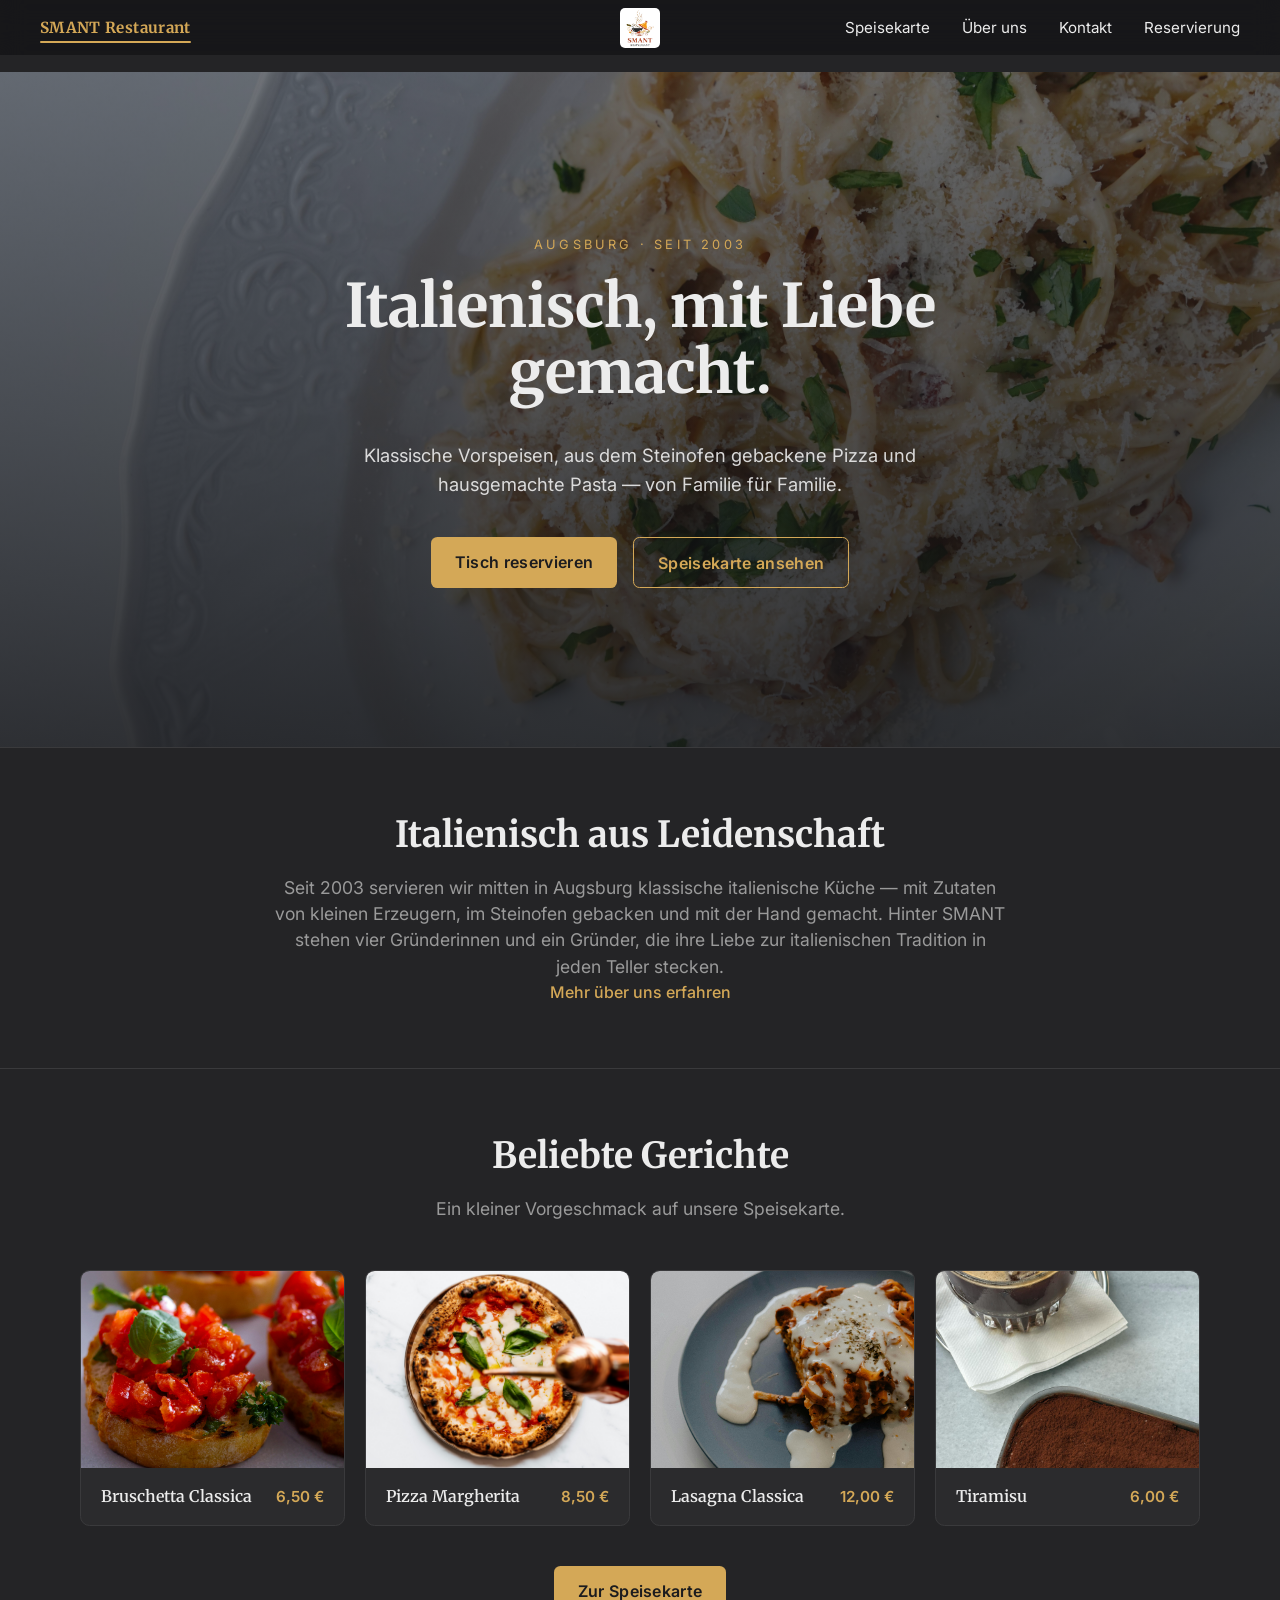
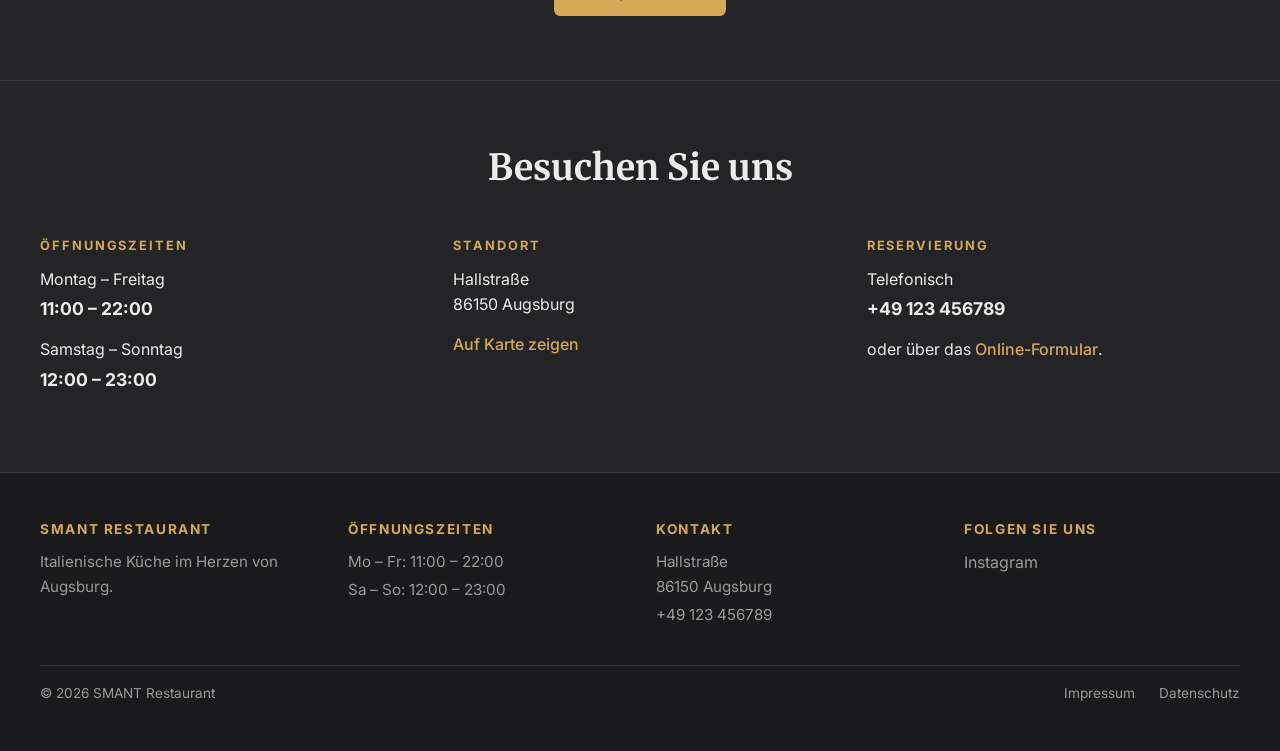
==== index.html @ aa975fd6 "Prevent past dates in reservations, update Instagram links, and add centered logo to navbar." ====
<!DOCTYPE html>
<html lang="de">
<head>
    <meta charset="UTF-8">
    <meta name="viewport" content="width=device-width, initial-scale=1.0">
    <title>SMANT Restaurant &ndash; Italienische Küche in Augsburg</title>
    <link rel="stylesheet" href="styles/base.css">
    <link rel="stylesheet" href="styles/home.css">
</head>
<body>
    <nav class="navbar">
        <a href="index.html" class="nav-logo">
            <img src="assets/Logo_bg_white.jpeg" alt="SMANT Logo">
        </a>
        <ul>
            <li><a href="index.html" aria-current="page">SMANT Restaurant</a></li>
            <li><a href="pages/Speisekarte.html">Speisekarte</a></li>
            <li><a href="pages/UeberUns.html">Über uns</a></li>
            <li><a href="pages/Kontakt.html">Kontakt</a></li>
            <li><a href="pages/Reservierung.html">Reservierung</a></li>
        </ul>
    </nav>

    <header class="hero">
        <div class="hero-content">
            <span class="hero-eyebrow">Augsburg &middot; seit 2003</span>
            <h1>Italienisch, mit Liebe gemacht.</h1>
            <p class="hero-tagline">Klassische Vorspeisen, aus dem Steinofen gebackene Pizza und hausgemachte Pasta &mdash; von Familie für Familie.</p>
            <div class="hero-actions">
                <a href="pages/Reservierung.html" class="cta-button">Tisch reservieren</a>
                <a href="pages/Speisekarte.html" class="cta-button secondary">Speisekarte ansehen</a>
            </div>
        </div>
    </header>

    <section class="welcome">
        <h2>Italienisch aus Leidenschaft</h2>
        <p>Seit 2003 servieren wir mitten in Augsburg klassische italienische Küche &mdash; mit Zutaten von kleinen Erzeugern, im Steinofen gebacken und mit der Hand gemacht. Hinter SMANT stehen vier Gründerinnen und ein Gründer, die ihre Liebe zur italienischen Tradition in jeden Teller stecken.</p>
        <a href="pages/UeberUns.html">Mehr über uns erfahren</a>
    </section>

    <section id="popular">
        <h2>Beliebte Gerichte</h2>
        <p>Ein kleiner Vorgeschmack auf unsere Speisekarte.</p>
        <div class="popular-grid">
            <a href="pages/Speisekarte.html#Vorspeisen" class="popular-card">
                <img src="assets/bruschetta.jpg" alt="Bruschetta Classica">
                <div class="popular-card-info">
                    <span class="popular-name">Bruschetta Classica</span>
                    <span class="popular-price">6,50 &euro;</span>
                </div>
            </a>
            <a href="pages/Speisekarte.html#Hauptspeisen" class="popular-card">
                <img src="assets/pizza_margherita.jpg" alt="Pizza Margherita">
                <div class="popular-card-info">
                    <span class="popular-name">Pizza Margherita</span>
                    <span class="popular-price">8,50 &euro;</span>
                </div>
            </a>
            <a href="pages/Speisekarte.html#Hauptspeisen" class="popular-card">
                <img src="assets/lasagna.jpg" alt="Lasagna Classica">
                <div class="popular-card-info">
                    <span class="popular-name">Lasagna Classica</span>
                    <span class="popular-price">12,00 &euro;</span>
                </div>
            </a>
            <a href="pages/Speisekarte.html#Nachspeisen" class="popular-card">
                <img src="assets/tiramisu.jpg" alt="Tiramisu">
                <div class="popular-card-info">
                    <span class="popular-name">Tiramisu</span>
                    <span class="popular-price">6,00 &euro;</span>
                </div>
            </a>
        </div>
        <a href="pages/Speisekarte.html" class="cta-button">Zur Speisekarte</a>
    </section>

    <section class="visit">
        <h2>Besuchen Sie uns</h2>
        <div class="visit-grid">
            <div class="visit-card">
                <h3>Öffnungszeiten</h3>
                <p>Montag &ndash; Freitag<strong>11:00 &ndash; 22:00</strong></p>
                <p>Samstag &ndash; Sonntag<strong>12:00 &ndash; 23:00</strong></p>
            </div>
            <div class="visit-card">
                <h3>Standort</h3>
                <p>Hallstraße<br>86150 Augsburg</p>
                <p><a href="https://www.google.com/maps/search/Hallstra%C3%9Fe+Augsburg" target="_blank" rel="noopener">Auf Karte zeigen</a></p>
            </div>
            <div class="visit-card">
                <h3>Reservierung</h3>
                <p>Telefonisch<strong>+49 123 456789</strong></p>
                <p>oder über das <a href="pages/Reservierung.html">Online-Formular</a>.</p>
            </div>
        </div>
    </section>

    <footer>
        <div class="footer-grid">
            <div>
                <h3>SMANT Restaurant</h3>
                <p>Italienische Küche im Herzen von Augsburg.</p>
            </div>
            <div>
                <h3>Öffnungszeiten</h3>
                <p>Mo &ndash; Fr: 11:00 &ndash; 22:00</p>
                <p>Sa &ndash; So: 12:00 &ndash; 23:00</p>
            </div>
            <div>
                <h3>Kontakt</h3>
                <p>Hallstraße<br>86150 Augsburg</p>
                <p>+49 123 456789</p>
            </div>
            <div>
                <h3>Folgen Sie uns</h3>
                <a href="https://www.instagram.com/the.smant">Instagram</a>
            </div>
        </div>
        <div class="footer-bottom">
            <p>&copy; 2026 SMANT Restaurant</p>
            <div class="legal-links">
                <a href="pages/Impressum.html">Impressum</a>
                <a href="pages/Datenschutz.html">Datenschutz</a>
            </div>
        </div>
    </footer>
</body>
</html>
---- styles/base.css ----
@import url('https://fonts.googleapis.com/css2?family=Inter:ital,opsz,wght@0,14..32,100..900;1,14..32,100..900&family=Merriweather:ital,opsz,wght@0,18..144,300..900;1,18..144,300..900&display=swap');

:root {
    --base-color: #1c1c1e;
    --surface-1: #242426;
    --surface-2: #2b2b2d;
    --surface-3: #313134;
    --text-color: #ececec;
    --text-muted: #9a9a9a;
    --border-color: #3a3a3c;
    --primary-color: #d4a857;
    --primary-hover: #e6bb6a;
    --secondary-color: #b08740;
    --content-max: 75em;
}

* {
    margin: 0;
    padding: 0;
    box-sizing: border-box;
}

html {
    font-family: Inter, 'Segoe UI', Tahoma, Geneva, Verdana, sans-serif;
    color: var(--text-color);
    line-height: 1.5;
}

body {
    display: flex;
    flex-direction: column;
    min-height: 100vh;
    padding: 0;
    padding-top: 4.5em;
    background-color: var(--surface-1);
}

h1, h2, h3 {
    font-family: Merriweather, Inter, 'Segoe UI', Tahoma, Geneva, Verdana, sans-serif;
    line-height: 1.25;
}

h1 { font-size: clamp(2rem, 4vw, 3rem); }
h2 { font-size: clamp(1.6rem, 3vw, 2.25rem); }
h3 { font-size: 1.2rem; }

/* Fixed top navbar */
.navbar {
    position: fixed;
    top: 0;
    left: 0;
    right: 0;
    z-index: 1000;
    background-color: rgba(20, 20, 22, 0.78);
    backdrop-filter: blur(12px);
    -webkit-backdrop-filter: blur(12px);
    padding: .9em max(1.5em, calc((100% - var(--content-max)) / 2));
    display: flex;
    align-items: center;
}

.nav-logo {
    position: absolute;
    left: 50%;
    transform: translateX(-50%);
    height: 40px;
    z-index: 10;
}

.nav-logo img {
    height: 100%;
    width: auto;
    border-radius: 5px;
}

nav ul {
    padding: 0;
    margin: 0;
    display: flex;
    align-items: center;
    flex-wrap: wrap;
    list-style-type: none;
    gap: 2em;
    width: 100%;
}

nav li:first-child {
    margin-right: auto;
    font-family: Merriweather, Inter, sans-serif;
    font-weight: bold;
    font-size: 1.1rem;
    letter-spacing: .02em;
}

nav li:first-child a {
    color: var(--primary-color);
}

nav a {
    text-decoration: none;
    color: var(--text-color);
    font-size: .95rem;
    transition: color 150ms ease;
}

nav a:hover {
    color: var(--primary-color);
}

nav a[aria-current="page"] {
    color: var(--primary-color);
    position: relative;
}

nav a[aria-current="page"]::after {
    content: "";
    position: absolute;
    left: 0;
    right: 0;
    bottom: -.4em;
    height: 2px;
    background-color: var(--primary-color);
    border-radius: 1px;
}

/* Full-width section blocks with content centered up to --content-max */
header,
section,
footer {
    width: 100%;
    padding: 4em max(1.5em, calc((100% - var(--content-max)) / 2));
}

header {
    background-color: var(--surface-1);
}

section {
    background-color: var(--surface-1);
    text-align: center;
}

section + section,
header + section {
    border-top: 1px solid var(--border-color);
}

section p {
    margin-top: 1em;
    font-size: 1.1rem;
    color: var(--text-muted);
}

section h2 + p {
    max-width: 50em;
    margin-left: auto;
    margin-right: auto;
}

/* Hero / header content */
.flex-container {
    display: flex;
    justify-content: center;
    align-items: center;
    flex-wrap: wrap;
    gap: 3em;
}

header img {
    max-width: 100%;
    border-radius: 1em;
    object-fit: cover;
    object-position: bottom;
}

.text-container {
    flex: 0 1 34em;
}

.text-container p {
    margin: .75em 0 1.25em 0;
    font-size: 1.2rem;
    color: var(--text-muted);
}

/* Inline links inside content (not nav/footer) get gold accent without underline */
section a:not(.cta-button):not(.button) {
    color: var(--primary-color);
    text-decoration: none;
    font-weight: 500;
    transition: color 150ms ease;
}

section a:not(.cta-button):not(.button):hover {
    color: var(--primary-hover);
}

/* Buttons */
.cta-button {
    display: inline-block;
    text-decoration: none;
    color: #1c1c1e;
    background-color: var(--primary-color);
    padding: .8em 1.5em;
    border-radius: .4em;
    font-weight: 600;
    letter-spacing: .02em;
    transition: background-color 150ms ease, transform 150ms ease, box-shadow 150ms ease;
}

.cta-button:hover {
    background-color: var(--primary-hover);
    transform: translateY(-1px);
    box-shadow: 0 6px 16px rgba(212, 168, 87, 0.25);
}

.secondary {
    background-color: transparent;
    color: var(--primary-color);
    border: 1.5px solid var(--primary-color);
}

.secondary:hover {
    background-color: var(--primary-color);
    color: #1c1c1e;
}

/* Forms */
input,
button {
    font-family: inherit;
    font-size: 1rem;
}

input[type="text"],
input[type="number"],
input[type="date"],
input[type="time"],
input[type="email"],
input[type="tel"],
textarea {
    background-color: var(--surface-3);
    color: var(--text-color);
    border: 1px solid var(--border-color);
    border-radius: .4em;
    padding: .6em .8em;
    margin: .25em 0 .9em 0;
    transition: border-color 150ms ease;
}

input:focus,
textarea:focus {
    outline: none;
    border-color: var(--primary-color);
    box-shadow: 0 0 0 3px rgba(212, 168, 87, 0.2);
}

button {
    background-color: var(--primary-color);
    color: #1c1c1e;
    border: none;
    border-radius: .4em;
    padding: .7em 1.4em;
    font-weight: 600;
    cursor: pointer;
    transition: background-color 150ms ease, transform 150ms ease;
}

button:hover {
    background-color: var(--primary-hover);
    transform: translateY(-1px);
}

/* Footer (sticks to bottom on short pages via body flex) */
footer {
    margin-top: auto;
    background-color: #1a1a1c;
    border-top: 1px solid var(--border-color);
    color: var(--text-muted);
    padding-block: 3em;
}

.footer-grid {
    display: grid;
    grid-template-columns: repeat(auto-fit, minmax(200px, 1fr));
    gap: 2em;
}

.footer-grid h3 {
    color: var(--primary-color);
    margin-bottom: .9em;
    font-size: .85rem;
    font-family: Inter, sans-serif;
    letter-spacing: .12em;
    text-transform: uppercase;
}

.footer-grid p {
    margin: .25em 0;
    font-size: .95rem;
    line-height: 1.6;
}

.footer-grid a {
    display: block;
    margin: .25em 0;
    color: var(--text-muted);
    text-decoration: none;
    transition: color 150ms ease;
}

.footer-grid a:hover {
    color: var(--primary-color);
}

.footer-bottom {
    border-top: 1px solid var(--border-color);
    margin-top: 2.5em;
    padding-top: 1.25em;
    display: flex;
    justify-content: space-between;
    flex-wrap: wrap;
    gap: 1em;
    font-size: .85rem;
}

.footer-bottom p {
    margin: 0;
}

.footer-bottom .legal-links a {
    color: var(--text-muted);
    text-decoration: none;
    margin-left: 1.5em;
    transition: color 150ms ease;
}

.footer-bottom .legal-links a:first-child {
    margin-left: 0;
}

.footer-bottom .legal-links a:hover {
    color: var(--primary-color);
}

/* Legal pages: long-form text reads better left-aligned and narrower */
.legal {
    text-align: left;
    padding-inline: max(1.5em, calc((100% - 55em) / 2));
}

.legal h3 {
    margin-top: 1.75em;
    color: var(--primary-color);
    font-size: 1.15rem;
    letter-spacing: .02em;
}

.legal p {
    margin-top: .75em;
    font-size: 1rem;
    line-height: 1.65;
    color: var(--text-color);
}

/* Responsive */
@media (max-width: 768px) {
    header, section, footer {
        padding-block: 3em;
    }
}

@media (max-width: 640px) {
    .cta-button {
        margin-top: .5em;
        width: 100%;
        text-align: center;
    }

    .text-container p {
        font-size: 1rem;
    }
}
---- styles/home.css ----
/* Hero mit Foodbild im Hintergrund */
.hero {
    position: relative;
    min-height: 75vh;
    display: flex;
    align-items: center;
    background-image: linear-gradient(rgba(20, 20, 22, 0.55), rgba(20, 20, 22, 0.85)),
                      url('../assets/spaghetti_carbonara.jpg');
    background-size: cover;
    background-position: center;
    color: var(--text-color);
    padding-block: 6em;
    text-align: center;
}

.hero-content {
    max-width: 42em;
    margin: 0 auto;
}

.hero-eyebrow {
    display: inline-block;
    color: var(--primary-color);
    text-transform: uppercase;
    letter-spacing: .25em;
    font-size: .8rem;
    margin-bottom: 1.5em;
    font-family: Inter, sans-serif;
}

.hero h1 {
    font-size: clamp(2.25rem, 5vw, 3.75rem);
    line-height: 1.1;
    margin-bottom: .6em;
}

.hero-tagline {
    font-size: 1.15rem;
    color: var(--text-color);
    margin-bottom: 2em;
    line-height: 1.6;
    opacity: .9;
}

.hero-actions {
    display: flex;
    gap: 1em;
    justify-content: center;
    flex-wrap: wrap;
}

/* Welcome / About-Teaser */
.welcome p {
    max-width: 42em;
    margin-left: auto;
    margin-right: auto;
}

/* Beliebte Gerichte als Karten */
.popular-grid {
    display: grid;
    grid-template-columns: repeat(auto-fit, minmax(220px, 1fr));
    gap: 1.25em;
    margin: 3em auto 2.5em auto;
    max-width: 70em;
    text-align: left;
}

.popular-card {
    display: block;
    background-color: var(--surface-2);
    border: 1px solid var(--border-color);
    border-radius: .6em;
    overflow: hidden;
    text-decoration: none !important;
    color: var(--text-color) !important;
    transition: transform 200ms ease, border-color 200ms ease, box-shadow 200ms ease;
}

.popular-card:hover {
    transform: translateY(-4px);
    border-color: var(--primary-color);
    box-shadow: 0 12px 24px rgba(0, 0, 0, 0.35);
}

.popular-card img {
    width: 100%;
    aspect-ratio: 4 / 3;
    object-fit: cover;
    display: block;
}

.popular-card-info {
    padding: 1em 1.25em;
    display: flex;
    justify-content: space-between;
    align-items: baseline;
    gap: .5em;
}

.popular-name {
    font-weight: 600;
    font-family: Merriweather, Inter, serif;
    font-size: 1rem;
}

.popular-price {
    color: var(--primary-color);
    font-weight: 600;
    font-size: .95rem;
    white-space: nowrap;
}

/* Besuchen Sie uns: drei Spalten */
.visit-grid {
    display: grid;
    grid-template-columns: repeat(auto-fit, minmax(220px, 1fr));
    gap: 2.5em;
    margin-top: 3em;
    text-align: left;
}

.visit-card h3 {
    color: var(--primary-color);
    text-transform: uppercase;
    letter-spacing: .15em;
    font-size: .8rem;
    margin-bottom: 1em;
    font-family: Inter, sans-serif;
    font-weight: 700;
}

.visit-card p {
    margin: 0 0 .9em 0;
    font-size: 1rem;
    line-height: 1.6;
    color: var(--text-color);
}

.visit-card strong {
    color: var(--text-color);
    display: block;
    font-size: 1.1rem;
    margin-top: .15em;
}

@media (max-width: 768px) {
    .hero {
        min-height: 60vh;
        padding-block: 4em;
    }

    .hero-actions .cta-button {
        width: 100%;
    }
}
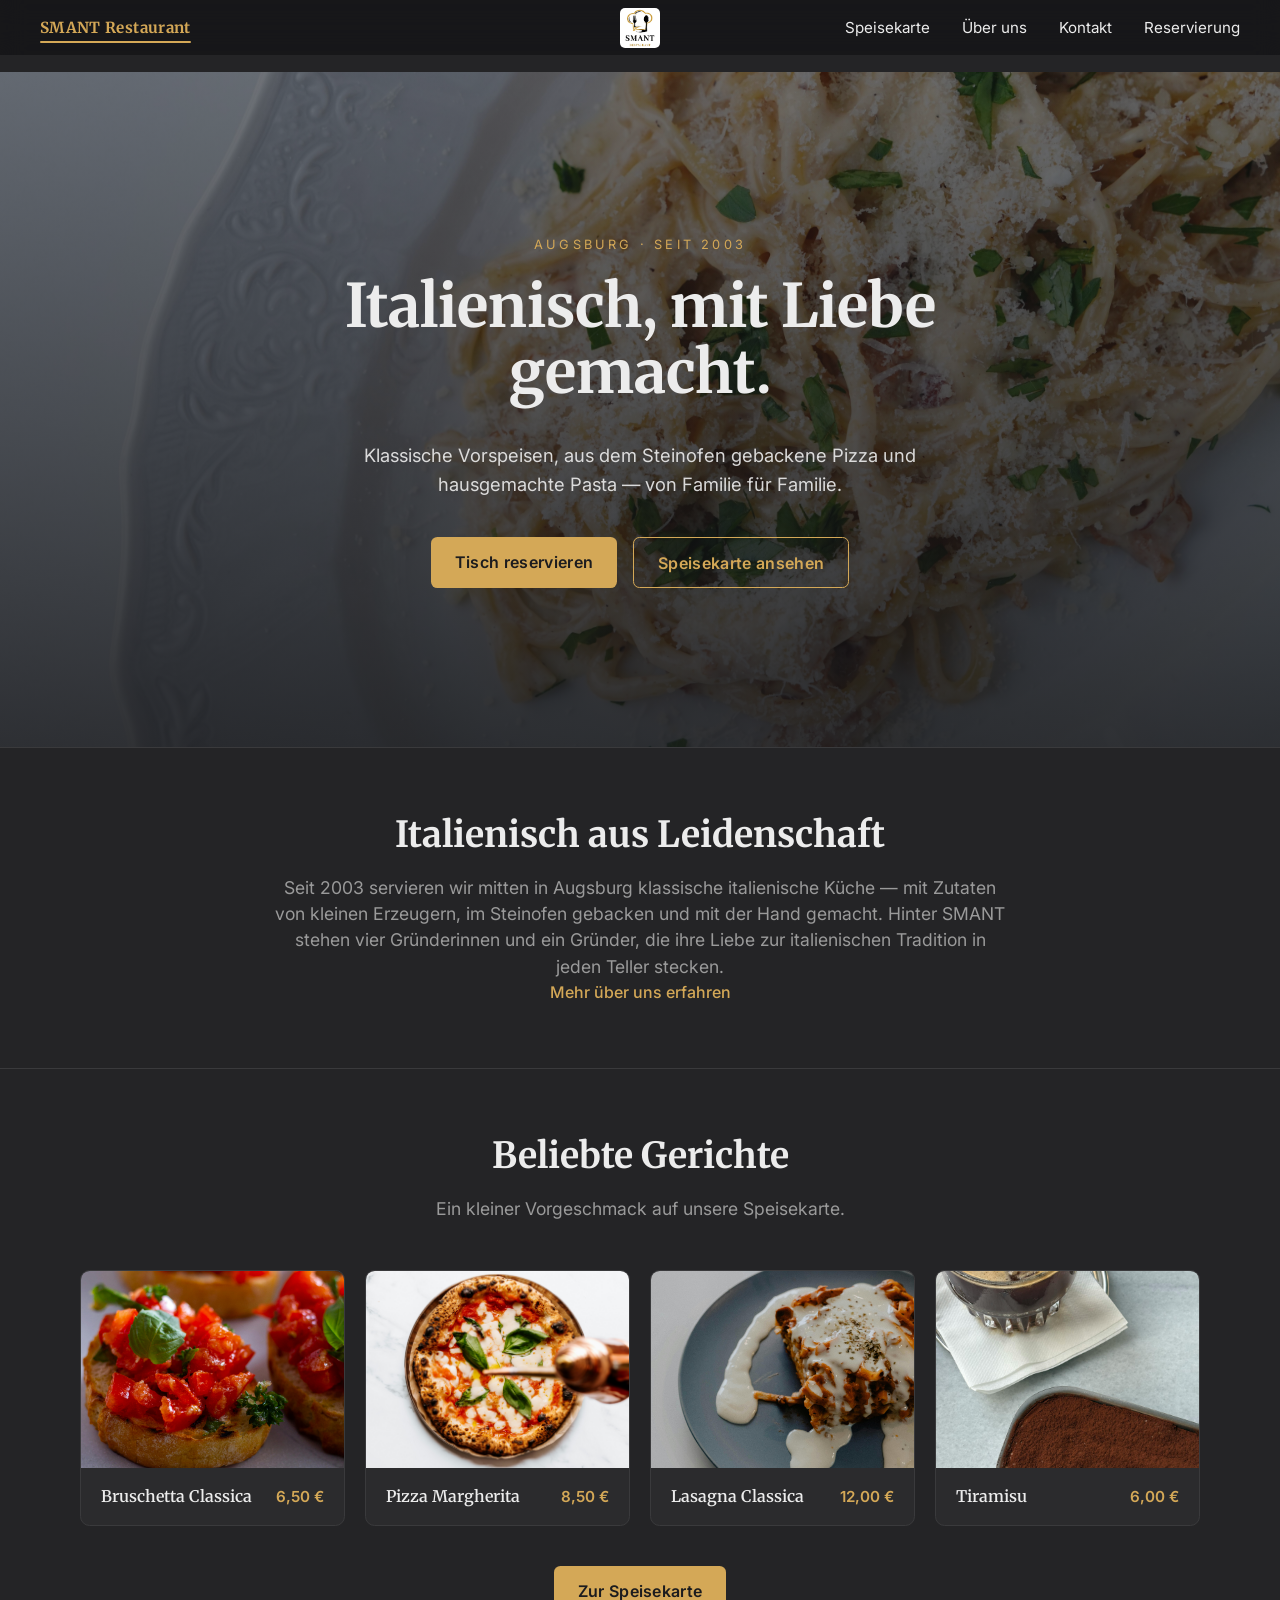
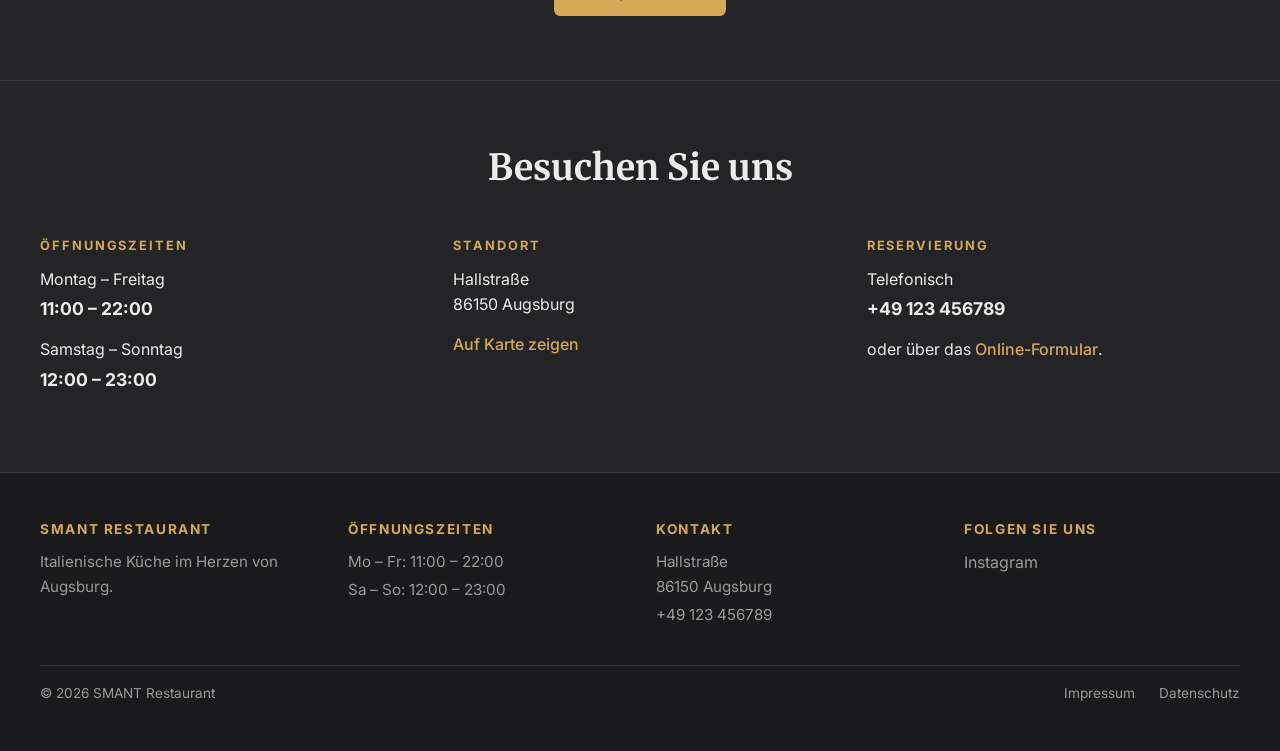
==== commit 8765b156: "Final changes Insta, Logo, updated booking" ====
--- a/index.html
+++ b/index.html
@@ -10,7 +10,7 @@
 <body>
     <nav class="navbar">
         <a href="index.html" class="nav-logo">
-            <img src="assets/Logo_bg_white.jpeg" alt="SMANT Logo">
+            <img src="assets/colored-logo-smant.png" alt="SMANT Logo">
         </a>
         <ul>
             <li><a href="index.html" aria-current="page">SMANT Restaurant</a></li>
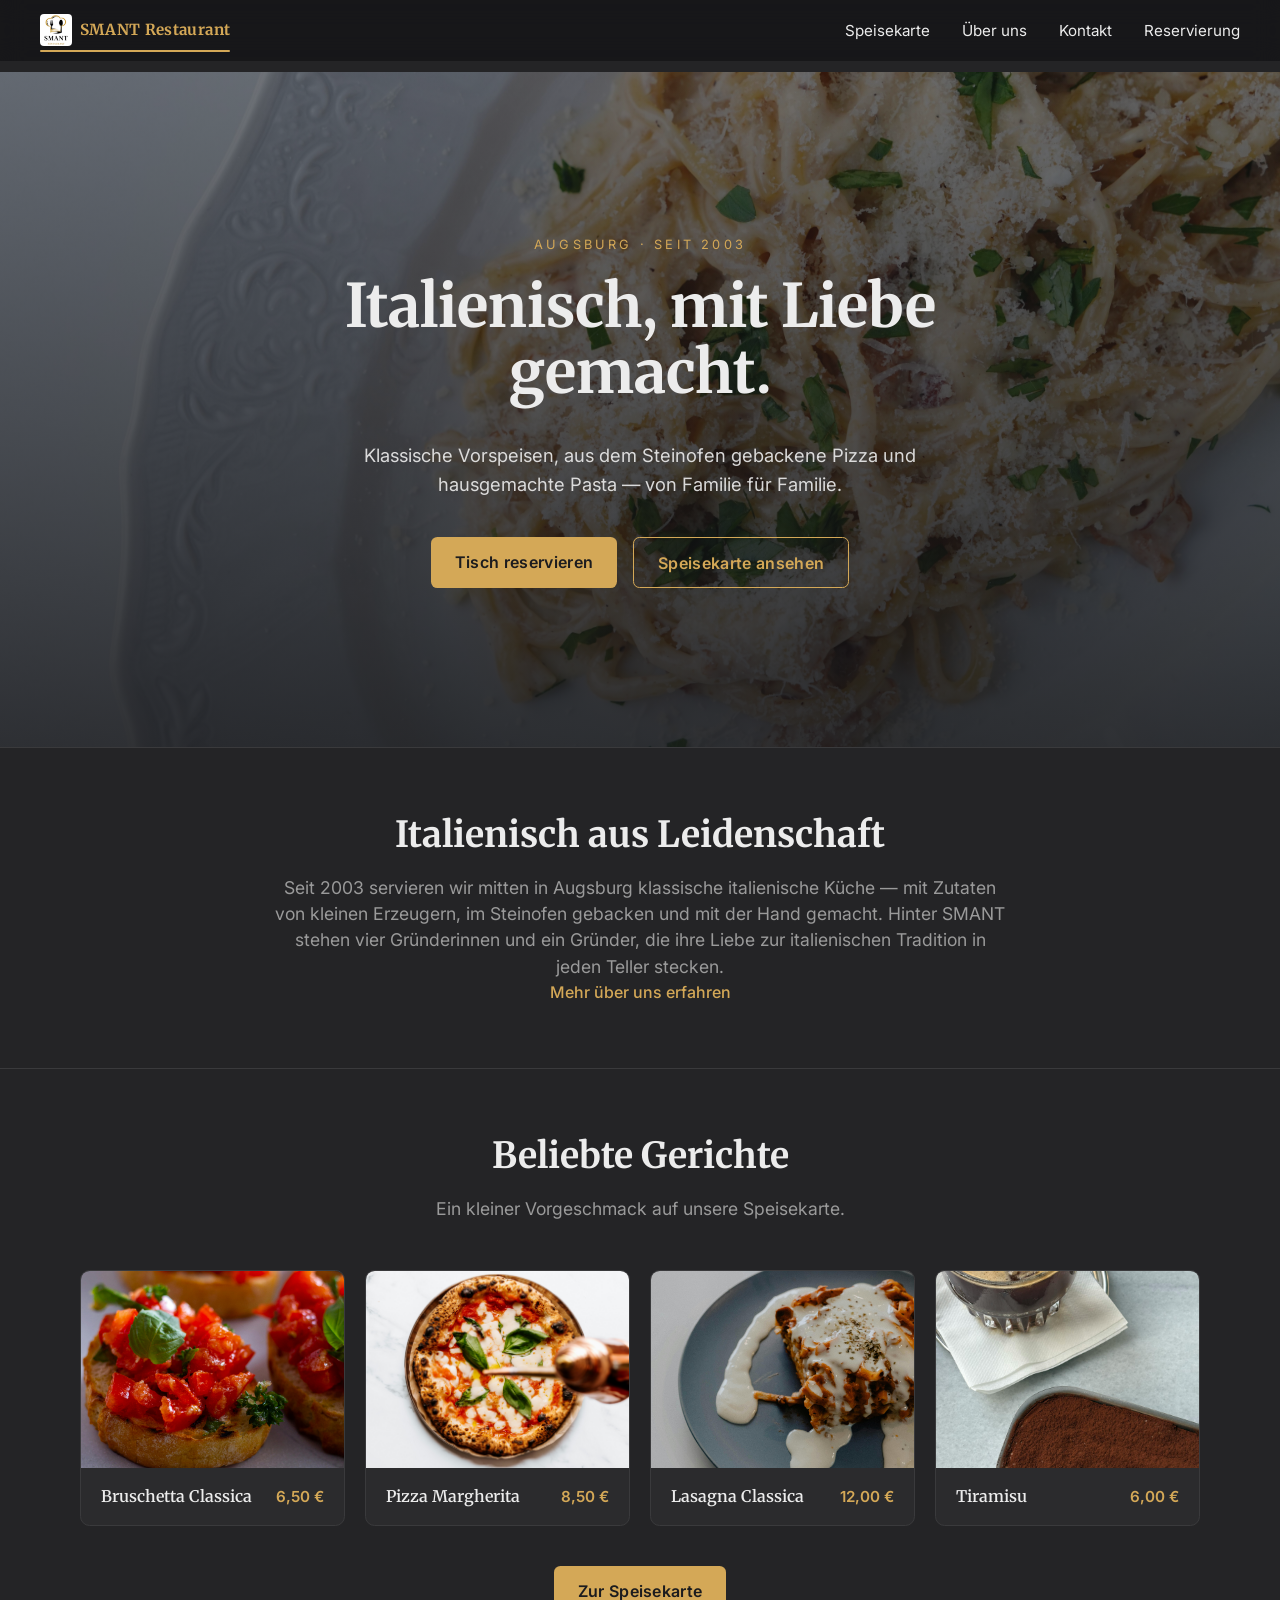
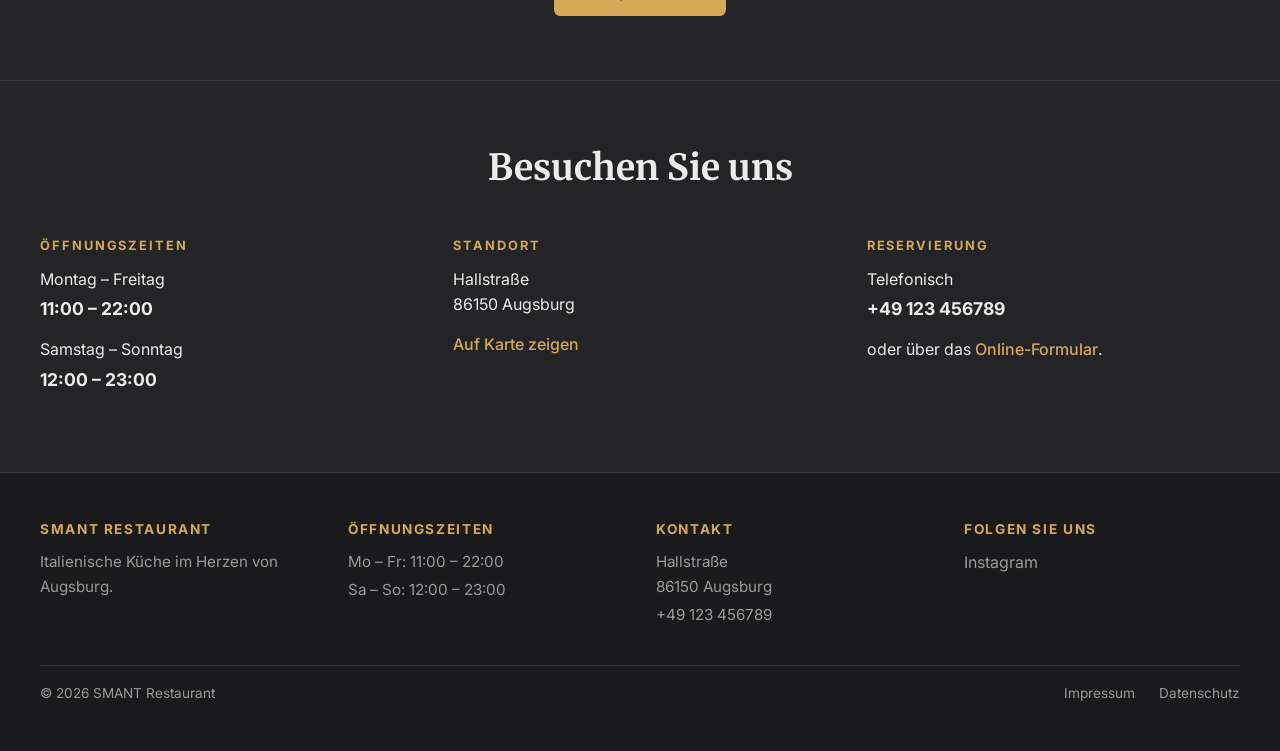
==== commit cb533e2d: "Refactor mobile navbar layout and move colored logo left of restaurant name." ====
--- a/index.html
+++ b/index.html
@@ -9,11 +9,13 @@
 </head>
 <body>
     <nav class="navbar">
-        <a href="index.html" class="nav-logo">
-            <img src="assets/colored-logo-smant.png" alt="SMANT Logo">
-        </a>
         <ul>
-            <li><a href="index.html" aria-current="page">SMANT Restaurant</a></li>
+            <li>
+                <a href="index.html" aria-current="page" class="nav-brand">
+                    <img src="assets/colored-logo-smant.png" alt="SMANT Logo">
+                    SMANT Restaurant
+                </a>
+            </li>
             <li><a href="pages/Speisekarte.html">Speisekarte</a></li>
             <li><a href="pages/UeberUns.html">Über uns</a></li>
             <li><a href="pages/Kontakt.html">Kontakt</a></li>
--- a/styles/base.css
+++ b/styles/base.css
@@ -55,22 +55,18 @@
     backdrop-filter: blur(12px);
     -webkit-backdrop-filter: blur(12px);
     padding: .9em max(1.5em, calc((100% - var(--content-max)) / 2));
+}
+
+.nav-brand {
     display: flex;
     align-items: center;
-}
-
-.nav-logo {
-    position: absolute;
-    left: 50%;
-    transform: translateX(-50%);
-    height: 40px;
-    z-index: 10;
-}
-
-.nav-logo img {
-    height: 100%;
+    gap: 0.5em;
+}
+
+.nav-brand img {
+    height: 32px;
     width: auto;
-    border-radius: 5px;
+    border-radius: 4px;
 }
 
 nav ul {
@@ -81,7 +77,6 @@
     flex-wrap: wrap;
     list-style-type: none;
     gap: 2em;
-    width: 100%;
 }
 
 nav li:first-child {
@@ -370,6 +365,20 @@
     }
 }
 
+@media (max-width: 820px) {
+    nav ul {
+        justify-content: center;
+        gap: 1em;
+    }
+    nav li:first-child {
+        margin-right: 0;
+        width: 100%;
+        display: flex;
+        justify-content: center;
+        margin-bottom: 0.5em;
+    }
+}
+
 @media (max-width: 640px) {
     .cta-button {
         margin-top: .5em;
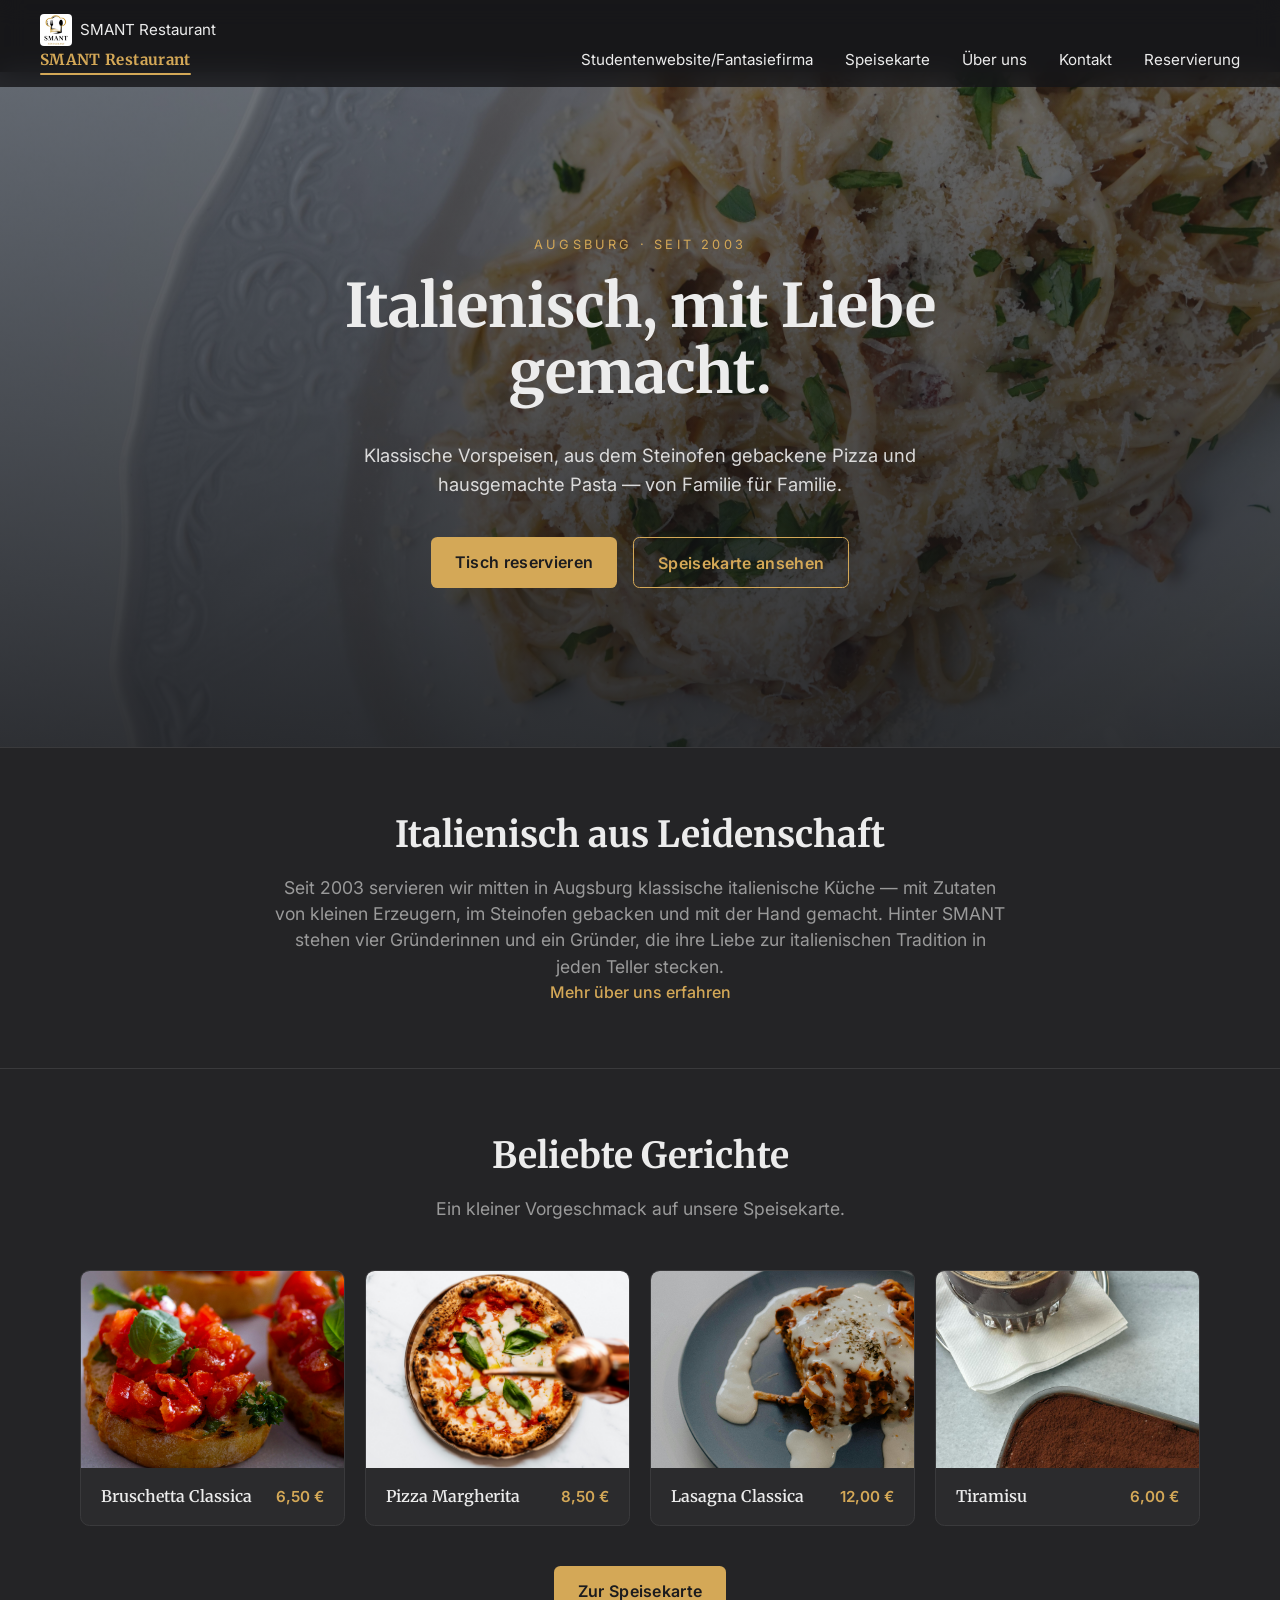
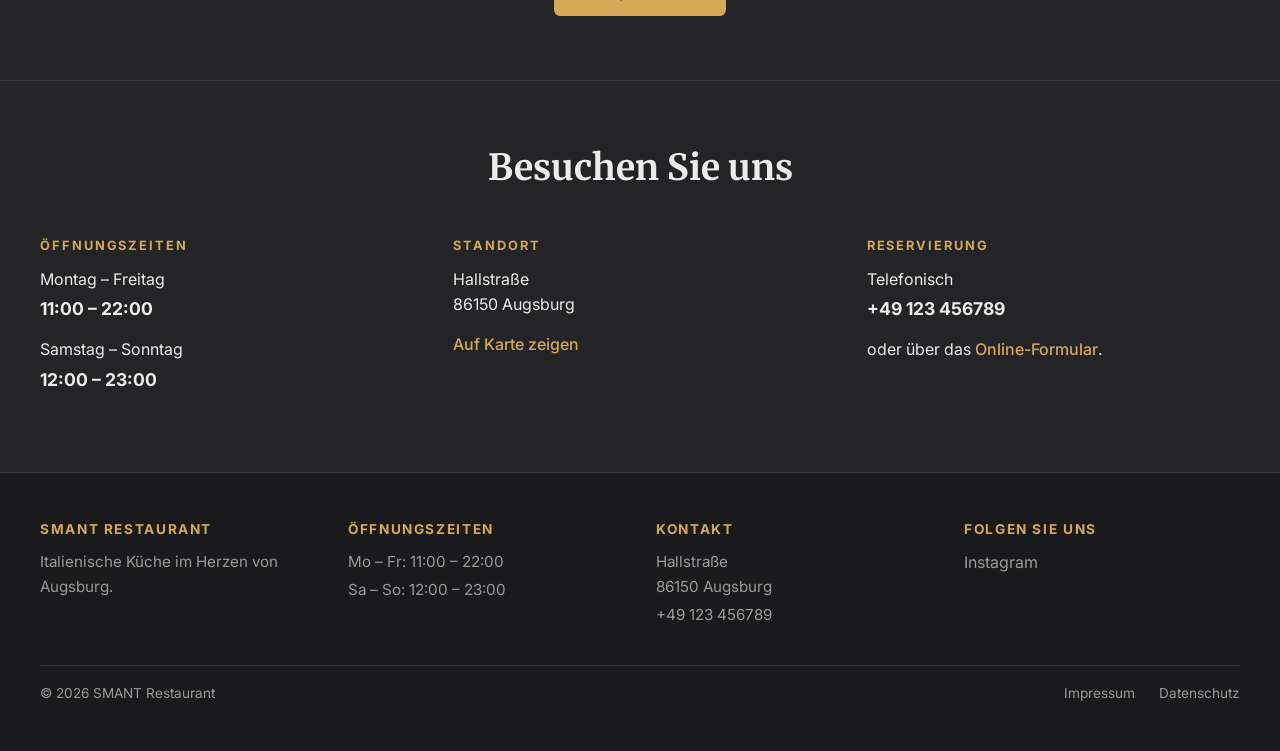
==== commit d3889a14: "final note studentwebsite" ====
--- a/index.html
+++ b/index.html
@@ -4,18 +4,19 @@
     <meta charset="UTF-8">
     <meta name="viewport" content="width=device-width, initial-scale=1.0">
     <title>SMANT Restaurant &ndash; Italienische Küche in Augsburg</title>
+    <link rel="icon" type="image/png" href="assets/colored-logo-smant.png?v=2"> 
     <link rel="stylesheet" href="styles/base.css">
     <link rel="stylesheet" href="styles/home.css">
 </head>
 <body>
     <nav class="navbar">
+        <a href="index.html" class="nav-brand">
+            <img src="assets/colored-logo-smant.png" alt="SMANT Logo">
+            SMANT Restaurant
+        </a>
         <ul>
-            <li>
-                <a href="index.html" aria-current="page" class="nav-brand">
-                    <img src="assets/colored-logo-smant.png" alt="SMANT Logo">
-                    SMANT Restaurant
-                </a>
-            </li>
+            <li><a href="index.html" aria-current="page">SMANT Restaurant</a></li>
+            <li><a href="index.html" >Studentenwebsite/Fantasiefirma</a></li>
             <li><a href="pages/Speisekarte.html">Speisekarte</a></li>
             <li><a href="pages/UeberUns.html">Über uns</a></li>
             <li><a href="pages/Kontakt.html">Kontakt</a></li>
--- a/styles/base.css
+++ b/styles/base.css
@@ -1,5 +1,8 @@
 @import url('https://fonts.googleapis.com/css2?family=Inter:ital,opsz,wght@0,14..32,100..900;1,14..32,100..900&family=Merriweather:ital,opsz,wght@0,18..144,300..900;1,18..144,300..900&display=swap');
 
+/* ==========================================================================
+   1. VARIABLES & RESET
+   ========================================================================== */
 :root {
     --base-color: #1c1c1e;
     --surface-1: #242426;
@@ -20,6 +23,9 @@
     box-sizing: border-box;
 }
 
+/* ==========================================================================
+   2. GLOBAL TYPOGRAPHY & BODY
+   ========================================================================== */
 html {
     font-family: Inter, 'Segoe UI', Tahoma, Geneva, Verdana, sans-serif;
     color: var(--text-color);
@@ -31,7 +37,7 @@
     flex-direction: column;
     min-height: 100vh;
     padding: 0;
-    padding-top: 4.5em;
+    padding-top: 4.5em; /* Space for fixed navbar */
     background-color: var(--surface-1);
 }
 
@@ -44,7 +50,97 @@
 h2 { font-size: clamp(1.6rem, 3vw, 2.25rem); }
 h3 { font-size: 1.2rem; }
 
-/* Fixed top navbar */
+/* Inline links inside content */
+section a:not(.cta-button):not(.button) {
+    color: var(--primary-color);
+    text-decoration: none;
+    font-weight: 500;
+    transition: color 150ms ease;
+}
+
+section a:not(.cta-button):not(.button):hover {
+    color: var(--primary-hover);
+}
+
+/* ==========================================================================
+   3. LAYOUT CONTAINERS
+   ========================================================================== */
+header,
+section,
+footer {
+    width: 100%;
+    padding: 4em max(1.5em, calc((100% - var(--content-max)) / 2));
+}
+
+header {
+    background-color: var(--surface-1);
+}
+
+section {
+    background-color: var(--surface-1);
+    text-align: center;
+}
+
+section + section,
+header + section {
+    border-top: 1px solid var(--border-color);
+}
+
+section p {
+    margin-top: 1em;
+    font-size: 1.1rem;
+    color: var(--text-muted);
+}
+
+section h2 + p {
+    max-width: 50em;
+    margin-left: auto;
+    margin-right: auto;
+}
+
+.flex-container {
+    display: flex;
+    justify-content: center;
+    align-items: center;
+    flex-wrap: wrap;
+    gap: 3em;
+}
+
+.text-container {
+    flex: 0 1 34em;
+}
+
+.text-container p {
+    margin: .75em 0 1.25em 0;
+    font-size: 1.2rem;
+    color: var(--text-muted);
+}
+
+/* Legal pages: long-form text reads better left-aligned and narrower */
+.legal {
+    text-align: left;
+    padding-inline: max(1.5em, calc((100% - 55em) / 2));
+}
+
+.legal h3 {
+    margin-top: 1.75em;
+    color: var(--primary-color);
+    font-size: 1.15rem;
+    letter-spacing: .02em;
+}
+
+.legal p {
+    margin-top: .75em;
+    font-size: 1rem;
+    line-height: 1.65;
+    color: var(--text-color);
+}
+
+/* ==========================================================================
+   4. COMPONENTS
+   ========================================================================== */
+
+/* --- Navbar --- */
 .navbar {
     position: fixed;
     top: 0;
@@ -118,79 +214,7 @@
     border-radius: 1px;
 }
 
-/* Full-width section blocks with content centered up to --content-max */
-header,
-section,
-footer {
-    width: 100%;
-    padding: 4em max(1.5em, calc((100% - var(--content-max)) / 2));
-}
-
-header {
-    background-color: var(--surface-1);
-}
-
-section {
-    background-color: var(--surface-1);
-    text-align: center;
-}
-
-section + section,
-header + section {
-    border-top: 1px solid var(--border-color);
-}
-
-section p {
-    margin-top: 1em;
-    font-size: 1.1rem;
-    color: var(--text-muted);
-}
-
-section h2 + p {
-    max-width: 50em;
-    margin-left: auto;
-    margin-right: auto;
-}
-
-/* Hero / header content */
-.flex-container {
-    display: flex;
-    justify-content: center;
-    align-items: center;
-    flex-wrap: wrap;
-    gap: 3em;
-}
-
-header img {
-    max-width: 100%;
-    border-radius: 1em;
-    object-fit: cover;
-    object-position: bottom;
-}
-
-.text-container {
-    flex: 0 1 34em;
-}
-
-.text-container p {
-    margin: .75em 0 1.25em 0;
-    font-size: 1.2rem;
-    color: var(--text-muted);
-}
-
-/* Inline links inside content (not nav/footer) get gold accent without underline */
-section a:not(.cta-button):not(.button) {
-    color: var(--primary-color);
-    text-decoration: none;
-    font-weight: 500;
-    transition: color 150ms ease;
-}
-
-section a:not(.cta-button):not(.button):hover {
-    color: var(--primary-hover);
-}
-
-/* Buttons */
+/* --- Buttons --- */
 .cta-button {
     display: inline-block;
     text-decoration: none;
@@ -220,7 +244,7 @@
     color: #1c1c1e;
 }
 
-/* Forms */
+/* --- Forms --- */
 input,
 button {
     font-family: inherit;
@@ -266,7 +290,14 @@
     transform: translateY(-1px);
 }
 
-/* Footer (sticks to bottom on short pages via body flex) */
+header img {
+    max-width: 100%;
+    border-radius: 1em;
+    object-fit: cover;
+    object-position: bottom;
+}
+
+/* --- Footer --- */
 footer {
     margin-top: auto;
     background-color: #1a1a1c;
@@ -338,27 +369,9 @@
     color: var(--primary-color);
 }
 
-/* Legal pages: long-form text reads better left-aligned and narrower */
-.legal {
-    text-align: left;
-    padding-inline: max(1.5em, calc((100% - 55em) / 2));
-}
-
-.legal h3 {
-    margin-top: 1.75em;
-    color: var(--primary-color);
-    font-size: 1.15rem;
-    letter-spacing: .02em;
-}
-
-.legal p {
-    margin-top: .75em;
-    font-size: 1rem;
-    line-height: 1.65;
-    color: var(--text-color);
-}
-
-/* Responsive */
+/* ==========================================================================
+   5. MEDIA QUERIES
+   ========================================================================== */
 @media (max-width: 768px) {
     header, section, footer {
         padding-block: 3em;
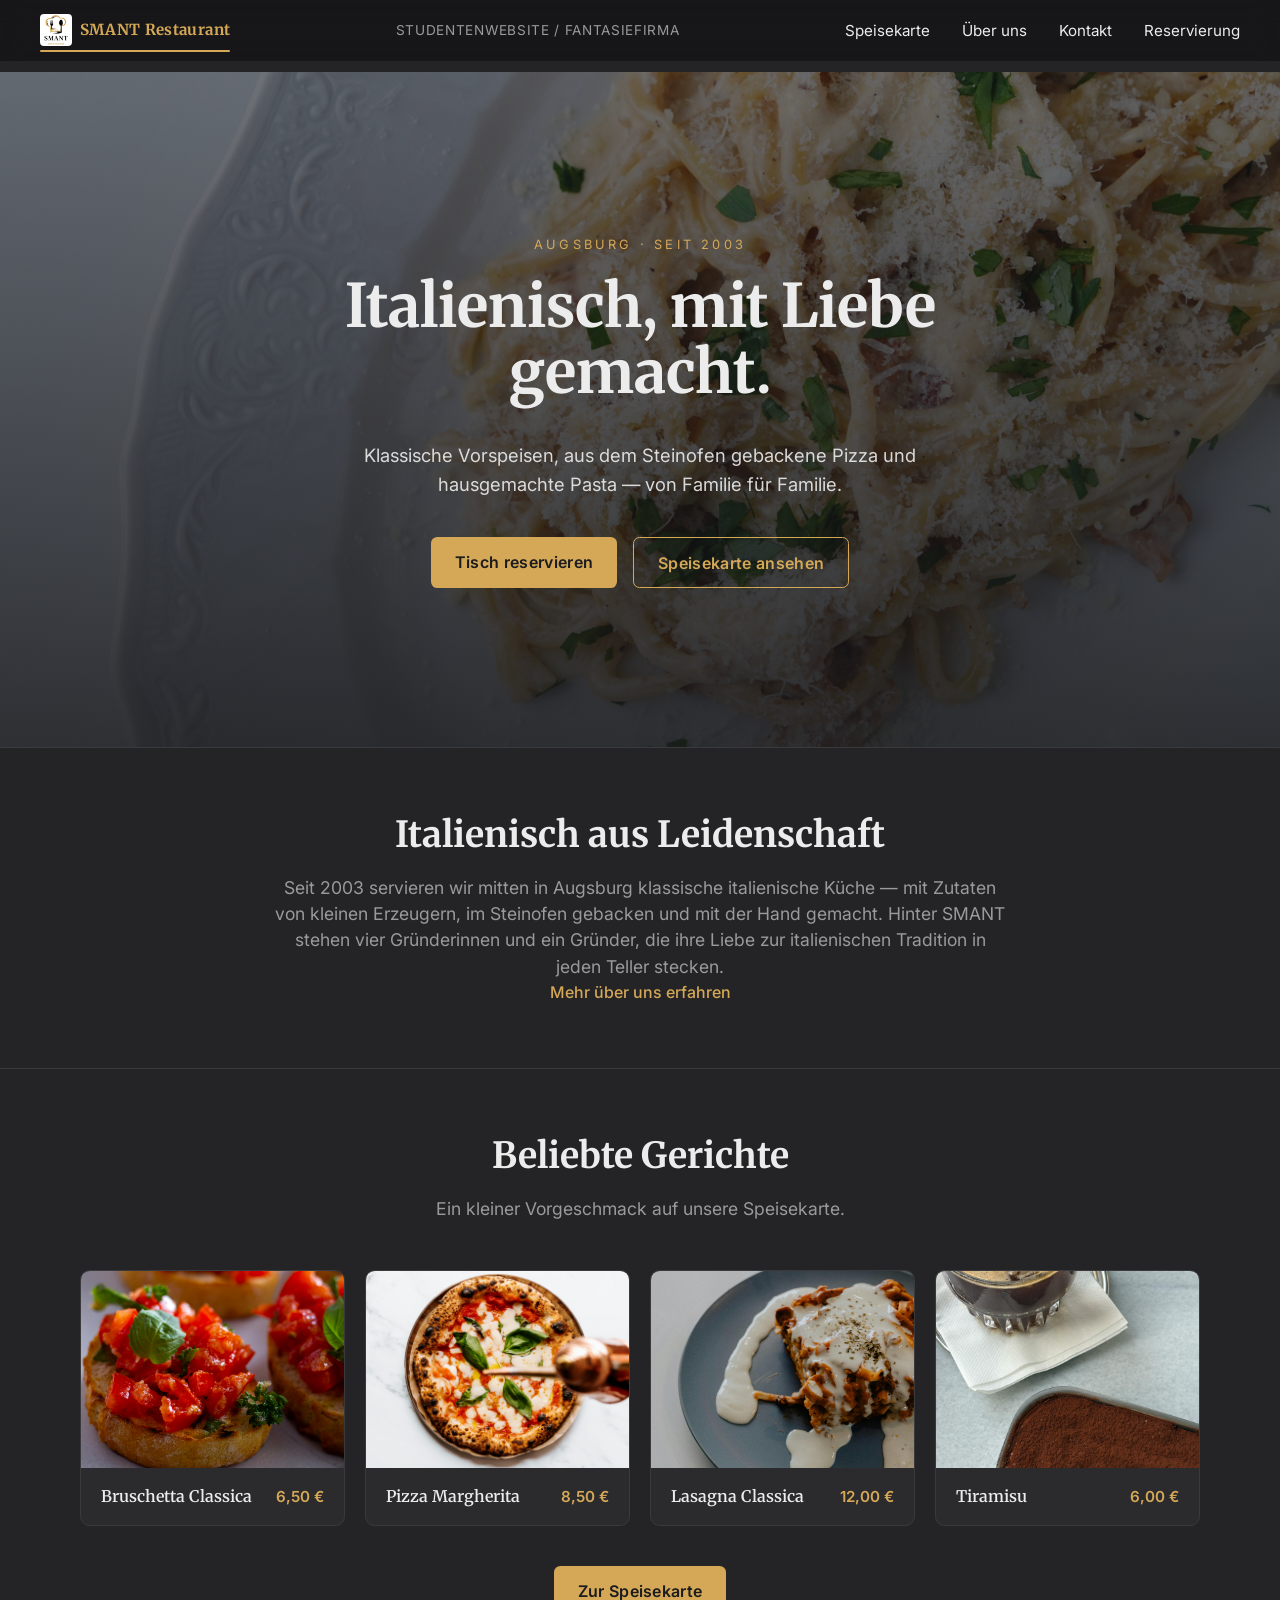
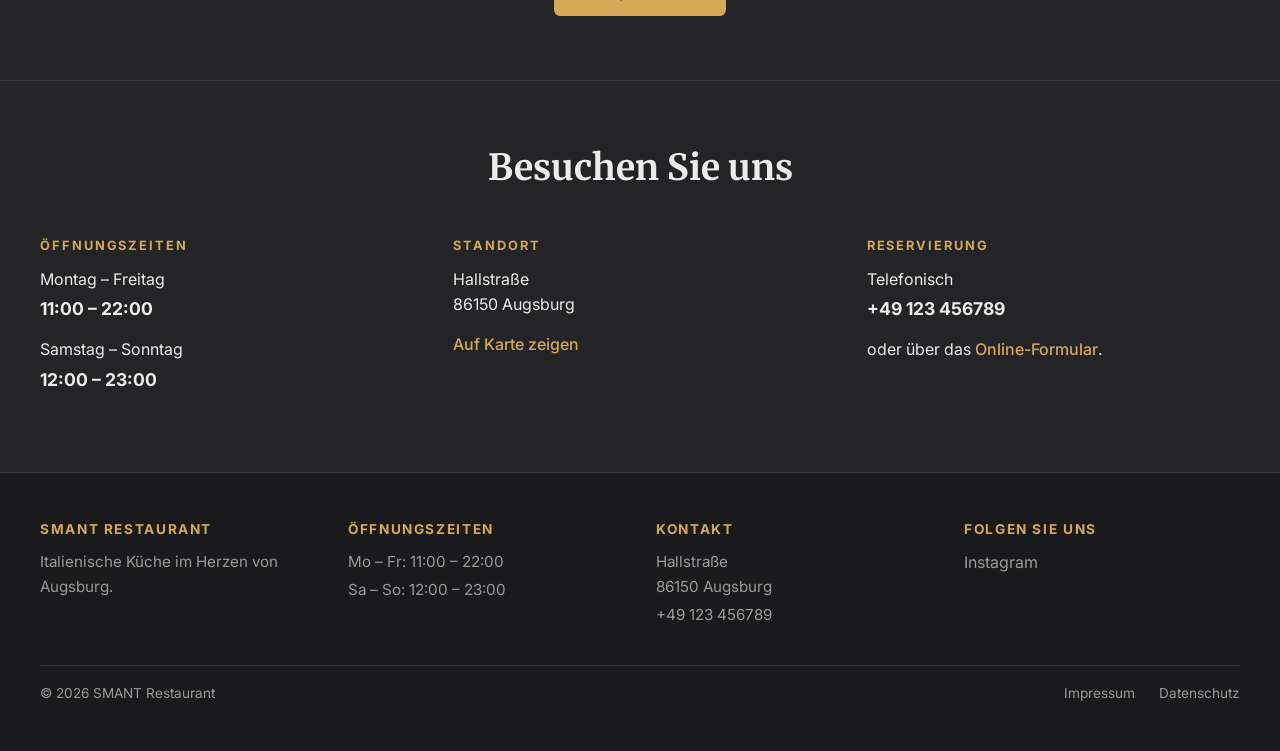
==== commit 02cf7b45: "Add notice to top navbar indicating student/fantasy project." ====
--- a/index.html
+++ b/index.html
@@ -10,13 +10,14 @@
 </head>
 <body>
     <nav class="navbar">
-        <a href="index.html" class="nav-brand">
-            <img src="assets/colored-logo-smant.png" alt="SMANT Logo">
-            SMANT Restaurant
-        </a>
         <ul>
-            <li><a href="index.html" aria-current="page">SMANT Restaurant</a></li>
-            <li><a href="index.html" >Studentenwebsite/Fantasiefirma</a></li>
+            <li>
+                <a href="index.html" class="nav-brand" aria-current="page">
+                    <img src="assets/colored-logo-smant.png" alt="SMANT Logo">
+                    SMANT Restaurant
+                </a>
+            </li>
+            <li class="nav-notice">Studentenwebsite / Fantasiefirma</li>
             <li><a href="pages/Speisekarte.html">Speisekarte</a></li>
             <li><a href="pages/UeberUns.html">Über uns</a></li>
             <li><a href="pages/Kontakt.html">Kontakt</a></li>
--- a/styles/base.css
+++ b/styles/base.css
@@ -176,11 +176,19 @@
 }
 
 nav li:first-child {
-    margin-right: auto;
     font-family: Merriweather, Inter, sans-serif;
     font-weight: bold;
     font-size: 1.1rem;
     letter-spacing: .02em;
+}
+
+.nav-notice {
+    margin: 0 auto;
+    font-size: 0.85rem;
+    color: var(--text-muted);
+    text-transform: uppercase;
+    letter-spacing: 0.05em;
+    pointer-events: none;
 }
 
 nav li:first-child a {
@@ -390,6 +398,9 @@
         justify-content: center;
         margin-bottom: 0.5em;
     }
+    .nav-notice {
+        display: none;
+    }
 }
 
 @media (max-width: 640px) {
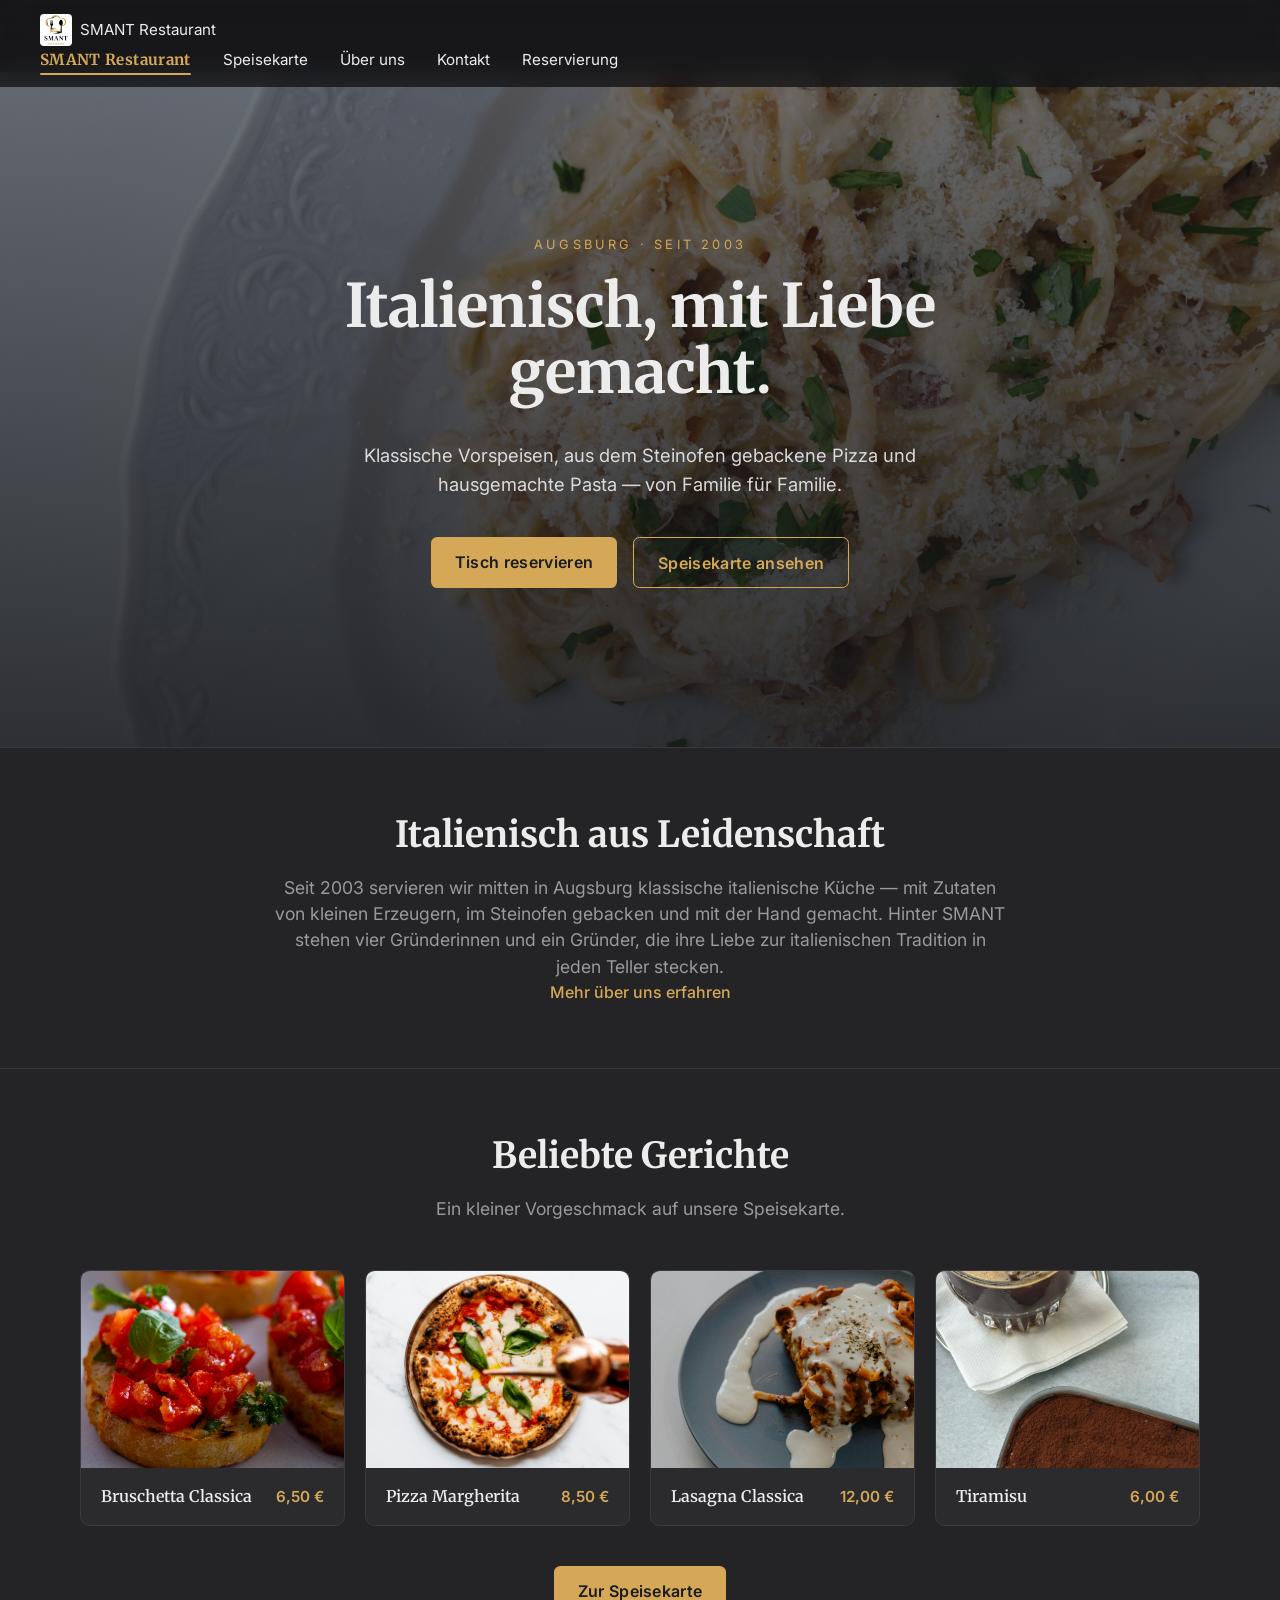
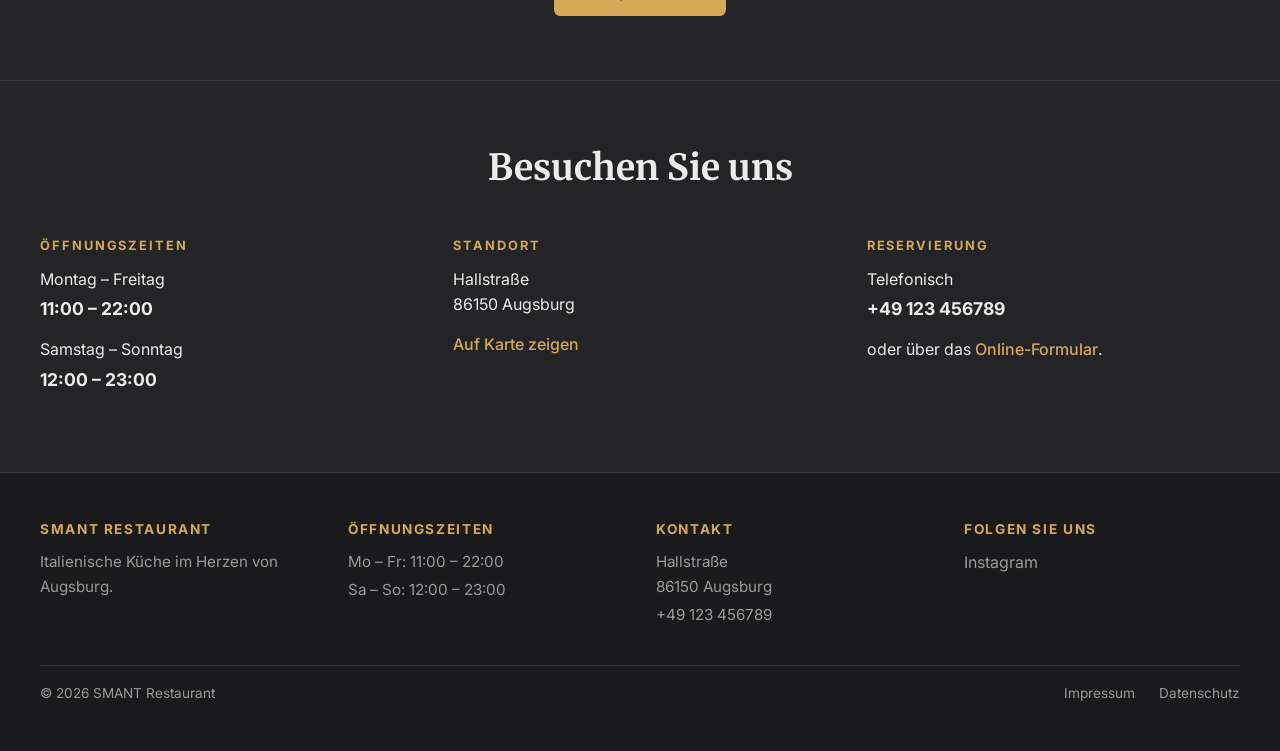
==== commit b0df27ad: "Remove Jekyll GitHub Pages workflow configuration" ====
--- a/index.html
+++ b/index.html
@@ -10,14 +10,12 @@
 </head>
 <body>
     <nav class="navbar">
+        <a href="index.html" class="nav-brand">
+            <img src="assets/colored-logo-smant.png" alt="SMANT Logo">
+            SMANT Restaurant
+        </a>
         <ul>
-            <li>
-                <a href="index.html" class="nav-brand" aria-current="page">
-                    <img src="assets/colored-logo-smant.png" alt="SMANT Logo">
-                    SMANT Restaurant
-                </a>
-            </li>
-            <li class="nav-notice">Studentenwebsite / Fantasiefirma</li>
+            <li><a href="index.html" aria-current="page">SMANT Restaurant</a></li>
             <li><a href="pages/Speisekarte.html">Speisekarte</a></li>
             <li><a href="pages/UeberUns.html">Über uns</a></li>
             <li><a href="pages/Kontakt.html">Kontakt</a></li>
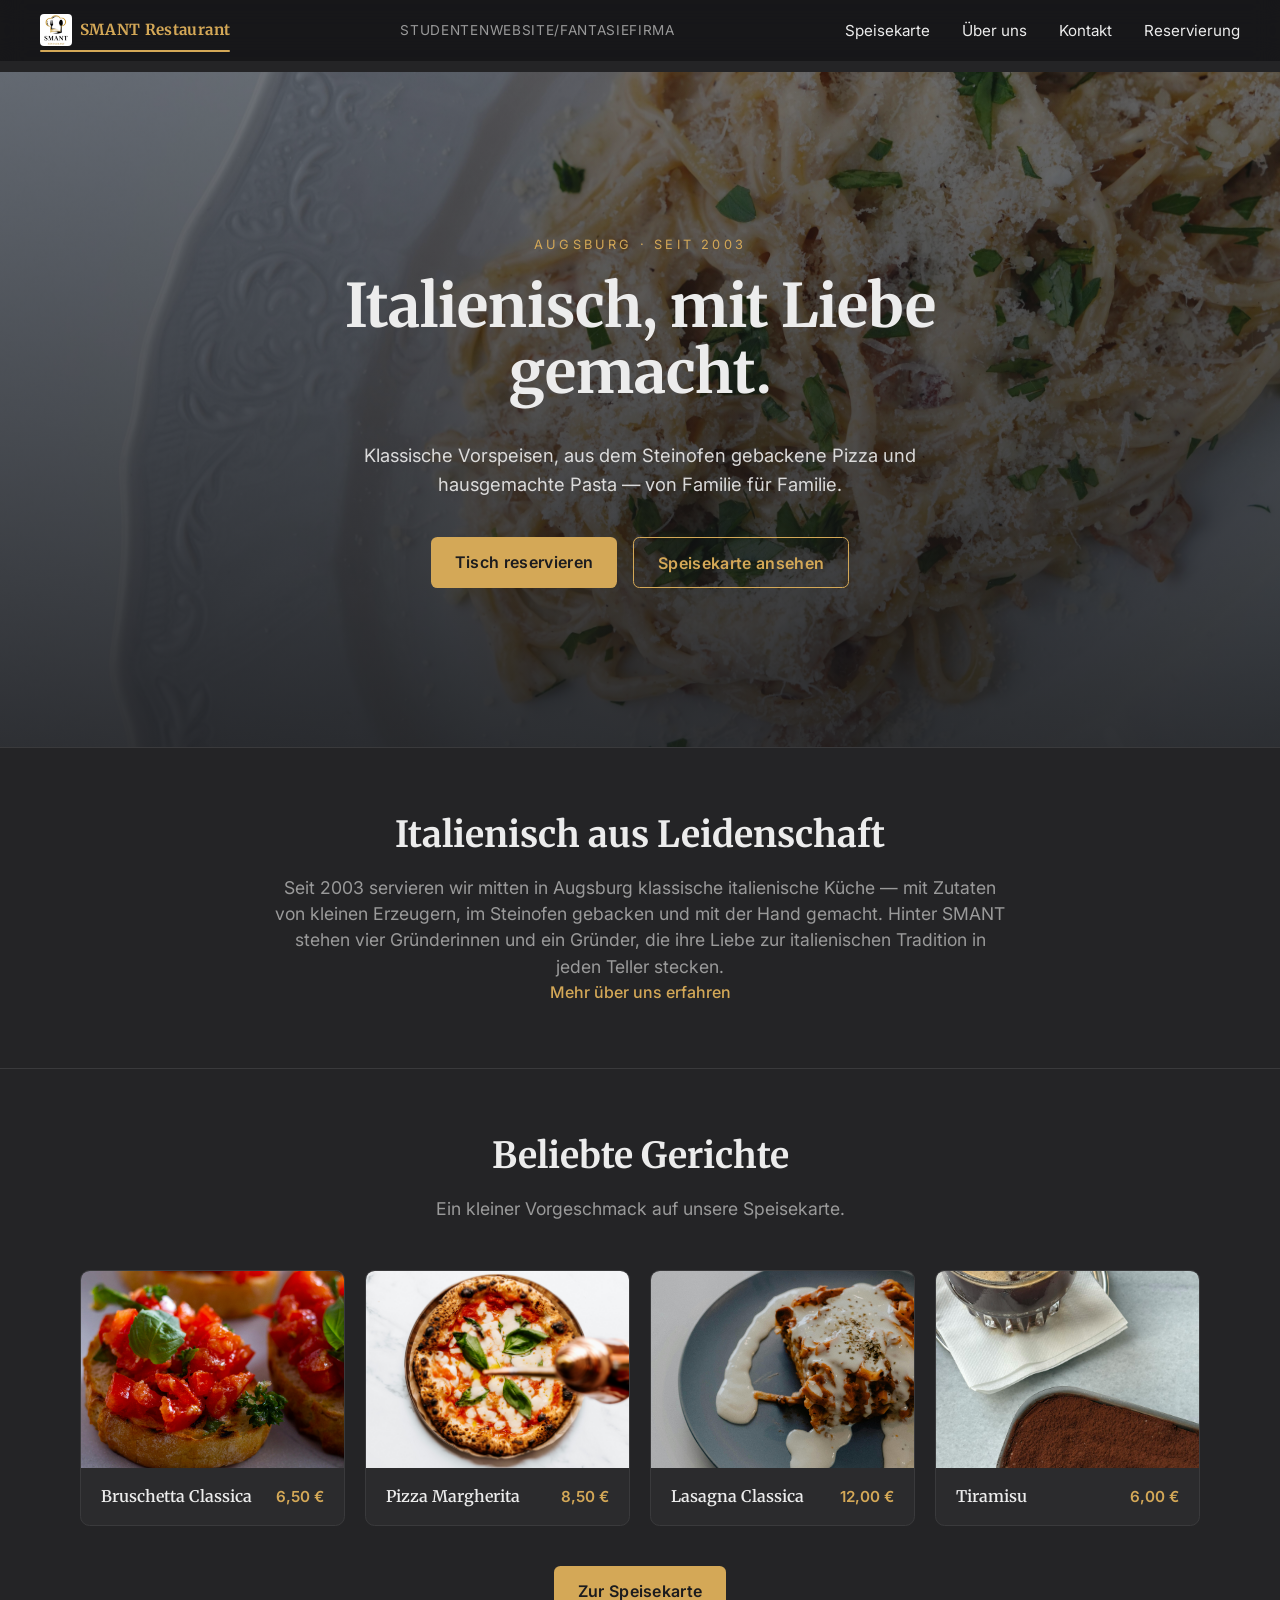
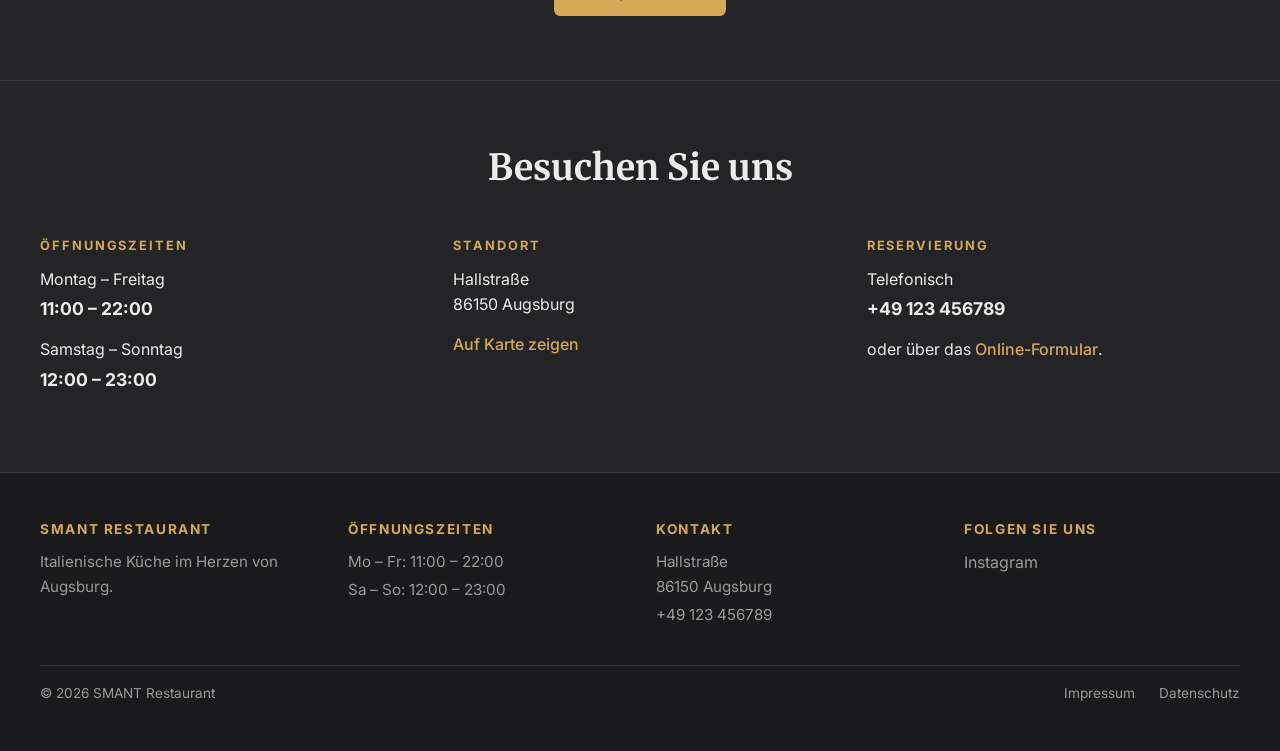
==== commit a2f96b76: "Restore correct navbar structure and notice in index.html after merge revert." ====
--- a/index.html
+++ b/index.html
@@ -10,12 +10,14 @@
 </head>
 <body>
     <nav class="navbar">
-        <a href="index.html" class="nav-brand">
-            <img src="assets/colored-logo-smant.png" alt="SMANT Logo">
-            SMANT Restaurant
-        </a>
         <ul>
-            <li><a href="index.html" aria-current="page">SMANT Restaurant</a></li>
+            <li>
+                <a href="index.html" class="nav-brand" aria-current="page">
+                    <img src="assets/colored-logo-smant.png" alt="SMANT Logo">
+                    SMANT Restaurant
+                </a>
+            </li>
+            <li class="nav-notice">Studentenwebsite/Fantasiefirma</li>
             <li><a href="pages/Speisekarte.html">Speisekarte</a></li>
             <li><a href="pages/UeberUns.html">Über uns</a></li>
             <li><a href="pages/Kontakt.html">Kontakt</a></li>
